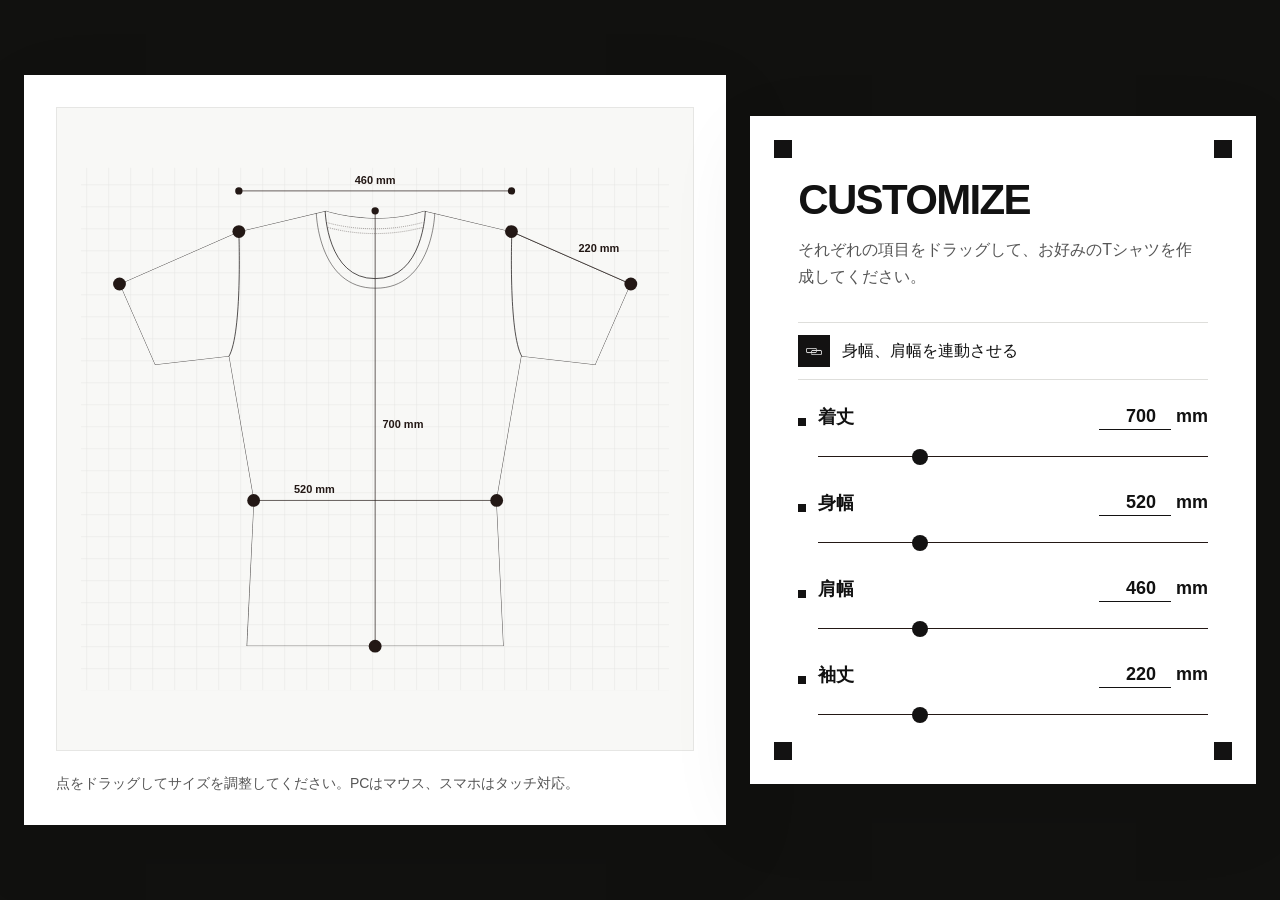
==== t.html @ 0e72d3ca "Add files via upload" ====
<!DOCTYPE html>
<html lang="ja">
<head>
  <meta charset="UTF-8" />
  <meta name="viewport" content="width=device-width, initial-scale=1.0" />
  <title>カスタマイズTシャツ</title>
<style>
:root {
  color-scheme: light;
  font-family: "Helvetica Neue World", "Helvetica Neue", "Hiragino Kaku Gothic Pro", "ヒラギノ角ゴ Pro W3", sans-serif;
  font-weight: 300;
  color: #131212;
  background: #f7f7f5;
  font-size: 16px;
}

* {
  box-sizing: border-box;
}

html, body {
  min-height: 100%;
  margin: 0;
  padding: 0;
}

body {
  background: #11110f;
  color: #121212;
}

.page-shell {
  max-width: 1440px;
  margin: 0 auto;
  min-height: 100vh;
  display: grid;
  grid-template-columns: minmax(0, 1fr) minmax(280px, 0.72fr);
  gap: 24px;
  padding: 24px;
  align-items: center;
}

.preview-panel,
.controls-panel {
  background: #ffffff;
  border-radius: 0;
  padding: 32px;
  box-shadow: 0 28px 80px rgba(0, 0, 0, 0.08);
}

.controls-panel {
  padding: 60px clamp(24px, 4vw, 48px);
}

.preview-wrapper {
  display: grid;
  gap: 24px;
}

.preview-label {
  font-size: 22px;
  letter-spacing: 0.08em;
  font-weight: 700;
}

.shirt-frame {
  position: relative;
  padding: 24px;
  background: #f8f8f6;
  border: 1px solid rgba(18, 18, 18, 0.08);
  border-radius: 0;
}

.shirt-svg {
  width: 100%;
  height: min(66vh, 620px);
  display: block;
  max-width: 600px;
  margin: 0 auto;
  touch-action: none;
}

.shirt-frame {
  user-select: none;
}

.control-item {
  display: grid;
  gap: 16px;
  position: relative;
  padding-left: 20px;
}

.control-item::before {
  content: "";
  position: absolute;
  left: 0;
  top: 14px;
  width: 8px;
  height: 8px;
  background: #131212;
}

.control-track {
  height: 8px;
  background: transparent;
  position: relative;
  overflow: hidden;
}

.control-dot {
  position: absolute;
  top: 50%;
  width: 16px;
  height: 16px;
  border-radius: 50%;
  background: #131212;
  transform: translate(-50%, -50%);
}

.hint-text {
  font-size: 14px;
  color: #555;
}

.controls-panel {
  position: relative;
  overflow: hidden;
}

.corner {
  position: absolute;
  width: 18px;
  height: 18px;
  background: #131212;
}

.corner-top-left {
  top: 24px;
  left: 24px;
}

.corner-top-right {
  top: 24px;
  right: 24px;
}

.corner-bottom-left {
  bottom: 24px;
  left: 24px;
}

.corner-bottom-right {
  bottom: 24px;
  right: 24px;
}

.controls-header {
  max-width: 400px;
  margin-bottom: 32px;
}

.controls-header h1 {
  margin: 0 0 12px;
  font-size: 42px;
  letter-spacing: -0.04em;
}

.controls-header p {
  margin: 0;
  color: #555;
  line-height: 1.7;
}

.control-list {
  display: grid;
  gap: 24px;
}

.control-item {
  display: grid;
  gap: 16px;
}

.control-meta {
  display: flex;
  justify-content: space-between;
  align-items: center;
  gap: 16px;
}

.control-meta span {
  font-size: 18px;
  font-weight: 700;
}

.control-meta strong {
  color: #111;
  font-size: 18px;
}

.control-meta label {
  font-size: 18px;
  font-weight: 700;
}

.control-value {
  width: 72px;
  border: 0;
  border-bottom: 1px solid #131212;
  border-radius: 0;
  padding: 2px 0;
  background: transparent;
  color: #111;
  font: inherit;
  font-weight: 800;
  text-align: right;
}

.control-value:focus-visible {
  outline: 2px solid #131212;
  outline-offset: 3px;
}

.control-track {
  height: 20px;
  position: relative;
}

.control-range {
  appearance: none;
  width: 100%;
  height: 20px;
  margin: 0;
  background: transparent;
  cursor: pointer;
}

.control-range::-webkit-slider-runnable-track {
  height: 1px;
  background: #231815;
}

.control-range::-webkit-slider-thumb {
  appearance: none;
  width: 16px;
  height: 16px;
  margin-top: -7px;
  border: 0;
  border-radius: 50%;
  background: #131212;
}

.control-range::-moz-range-track {
  height: 1px;
  background: #231815;
}

.control-range::-moz-range-thumb {
  width: 16px;
  height: 16px;
  border: 0;
  border-radius: 50%;
  background: #131212;
}

.link-control {
  display: flex;
  align-items: center;
  justify-content: flex-start;
  gap: 12px;
  padding: 12px 0;
  border-top: 1px solid #dededb;
  border-bottom: 1px solid #dededb;
  font-weight: 700;
}

.link-control span {
  font-weight: 300;
}

.link-button {
  width: 32px;
  height: 32px;
  border: 1px solid #131212;
  border-radius: 0;
  padding: 7px;
  background: #fff;
  cursor: pointer;
  display: grid;
  place-items: center;
}

.link-button img {
  width: 100%;
  height: 100%;
  display: block;
  object-fit: contain;
}

.link-button[aria-pressed="true"] {
  background: #131212;
}

.link-button[aria-pressed="true"] img {
  filter: invert(1);
}

.link-button:focus-visible {
  outline: 2px solid #131212;
  outline-offset: 3px;
}

.handle {
  cursor: grab;
  vector-effect: non-scaling-stroke;
}

.measure-label {
  font-family: "Helvetica Neue", Arial, sans-serif;
  font-size: 12px;
  letter-spacing: 0;
  font-weight: 600;
}

.handle:active {
  cursor: grabbing;
}

@media (hover: none) and (pointer: coarse) {
  .page-shell {
    grid-template-columns: 1fr;
    padding: 24px;
  }

  .controls-panel {
    padding: 60px 32px;
  }
}

@media (hover: none) and (pointer: coarse) and (max-width: 640px) {
  .page-shell {
    gap: 24px;
    padding: 24px 16px;
  }

  .controls-header h1 {
    font-size: 32px;
  }

  .control-meta span,
  .control-meta strong {
    font-size: 16px;
  }

  .page-shell {
    padding: 20px 12px;
  }
}

</style>
</head>
<body>
  <main class="page-shell">
    <section class="preview-panel">
      <div class="preview-wrapper">
        <div class="shirt-frame" aria-label="Tシャツプレビュー">
          <svg class="shirt-svg" viewBox="0 150 595.28 570" role="img" aria-labelledby="shirtTitle">
            <title id="shirtTitle">Tシャツのカスタマイズプレビュー</title>
            <defs>
              <pattern id="gridPattern" width="24" height="24" patternUnits="userSpaceOnUse">
                <path d="M 24 0 L 0 0 0 24" fill="none" stroke="#e4e4e1" stroke-width="1" />
              </pattern>
              <clipPath id="shirt-clip">
                <path id="shirt-clip-path" d="M344.74,196.94l95.28,22.62,130.24,57.24-38.73,88.43-80.54-9.25-27.11,156.97,7.63,159.04H151.07s7.63-159.04,7.63-159.04l-27.11-156.97-80.54,9.25-38.73-88.43,130.24-57.24,95.28-22.62s53.57,17.81,106.89,0Z" />
              </clipPath>
            </defs>
            <rect id="grid-background" x="0" y="150" width="595.28" height="570" fill="url(#gridPattern)" />
            <g class="shirt-lines" clip-path="url(#shirt-clip)">
              <path id="shirt-path" d="M344.74,196.94l95.28,22.62,130.24,57.24-38.73,88.43-80.54-9.25-27.11,156.97,7.63,159.04H151.07s7.63-159.04,7.63-159.04l-27.11-156.97-80.54,9.25-38.73-88.43,130.24-57.24,95.28-22.62s53.57,17.81,106.89,0Z" fill="none" stroke="#070001" stroke-width="0.75" stroke-miterlimit="10" />
              <path id="shirt-neck-left" d="M236.74,196.94s1.89,74.36,54.64,73.96" fill="none" stroke="#070001" stroke-width="0.75" stroke-miterlimit="10" />
              <path id="shirt-neck-right" d="M346.03,196.94s-1.89,74.36-54.64,73.96" fill="none" stroke="#070001" stroke-width="0.75" stroke-miterlimit="10" />
              <path id="shirt-neck-inner-left" d="M227.06,199.47s2.23,82.33,64.65,81.89" fill="none" stroke="#070001" stroke-width="0.5" stroke-miterlimit="10" />
              <path id="shirt-neck-inner-right" d="M356.37,199.47s-2.23,82.33-64.65,81.89" fill="none" stroke="#070001" stroke-width="0.5" stroke-miterlimit="10" />
              <path id="shirt-stitch-top" d="M238,209.48s.19.06.57.18M239.51,209.94c8.48,2.49,51.56,13.64,103.35-.18M343.36,209.63c.19-.05.39-.1.58-.16" fill="none" stroke="#231815" stroke-width="0.75" stroke-dasharray="1.19 .99" stroke-miterlimit="10" opacity=".5" />
              <path id="shirt-stitch-bottom" d="M238.74,214.7s.19.06.57.18M240.26,215.16c8.48,2.49,51.56,13.64,103.35-.18M344.1,214.85c.19-.05.39-.1.58-.16" fill="none" stroke="#231815" stroke-width="0.75" stroke-dasharray="1.19 .99" stroke-miterlimit="10" opacity=".5" />
              <path id="shirt-sleeve-seam-left" d="M142.56,219.56s4.07,110.78-10.97,136.41" fill="none" stroke="#070001" stroke-width="0.75" stroke-miterlimit="10" />
              <path id="shirt-sleeve-seam-right" d="M440.45,219.56s-4.07,110.78,10.97,136.41" fill="none" stroke="#070001" stroke-width="0.75" stroke-miterlimit="10" />
            </g>
            <g id="handles" class="handles">
              <circle class="handle" id="handle-shoulder-left" r="7" fill="#231815" data-handle="shoulder-left" />
              <circle class="handle" id="handle-shoulder-right" r="7" fill="#231815" data-handle="shoulder-right" />
              <circle class="handle" id="handle-sleeve-left" r="7" fill="#231815" data-handle="sleeve-left" />
              <circle class="handle" id="handle-sleeve-right" r="7" fill="#231815" data-handle="sleeve-right" />
              <circle class="handle" id="handle-body-left" r="7" fill="#231815" data-handle="body-left" />
              <circle class="handle" id="handle-body-right" r="7" fill="#231815" data-handle="body-right" />
              <circle class="handle" id="handle-hem" r="7" fill="#231815" data-handle="hem" />
            </g>
            <g class="measurements" fill="none" stroke="#231815" stroke-width="0.75" stroke-miterlimit="10" pointer-events="none">
              <line id="measure-shoulder-line" />
              <line id="measure-body-line" />
              <line id="measure-length-line" />
              <line id="measure-sleeve-line" />
              <g id="measure-points" fill="#231815" stroke="none">
                <circle id="measure-shoulder-start" r="4" /><circle id="measure-shoulder-end" r="4" />
                <circle id="measure-body-start" r="4" /><circle id="measure-body-end" r="4" />
                <circle id="measure-length-start" r="4" /><circle id="measure-length-end" r="4" />
                <circle id="measure-sleeve-start" r="4" /><circle id="measure-sleeve-end" r="4" />
              </g>
              <text id="measure-shoulder-label" class="measure-label" fill="#231815" stroke="none">460 mm</text>
              <text id="measure-body-label" class="measure-label" fill="#231815" stroke="none">520 mm</text>
              <text id="measure-length-label" class="measure-label" fill="#231815" stroke="none">700 mm</text>
              <text id="measure-sleeve-label" class="measure-label" fill="#231815" stroke="none">220 mm</text>
            </g>
          </svg>
        </div>
        <div class="hint-text">点をドラッグしてサイズを調整してください。PCはマウス、スマホはタッチ対応。</div>
      </div>
    </section>

    <aside class="controls-panel">
      <div class="corner corner-top-left"></div>
      <div class="corner corner-top-right"></div>
      <div class="corner corner-bottom-left"></div>
      <div class="corner corner-bottom-right"></div>

      <div class="controls-header">
        <h1>CUSTOMIZE</h1>
        <p>それぞれの項目をドラッグして、お好みのTシャツを作成してください。</p>
      </div>

      <div class="control-list">
        <div class="link-control">
          <button id="toggle-link" class="link-button" type="button" aria-pressed="true" aria-label="身幅と肩幅の連動を切り替える">
            <img src="[data-uri]" alt="" />
          </button>
          <span>身幅、肩幅を連動させる</span>
        </div>
        <div class="control-item" data-control="length">
          <div class="control-meta">
            <span>着丈</span>
            <label><input class="control-value" id="value-length" type="number" min="400" max="5000" step="10" value="700" aria-label="着丈" /> mm</label>
          </div>
          <div class="control-track">
            <input class="control-range" id="range-length" type="range" min="0" max="1000" step="1" value="250" aria-label="着丈スライダー" />
          </div>
        </div>

        <div class="control-item" data-control="body">
          <div class="control-meta">
            <span>身幅</span>
            <label><input class="control-value" id="value-body" type="number" min="300" max="5000" step="10" value="520" aria-label="身幅" /> mm</label>
          </div>
          <div class="control-track">
            <input class="control-range" id="range-body" type="range" min="0" max="1000" step="1" value="250" aria-label="身幅スライダー" />
          </div>
        </div>

        <div class="control-item" data-control="shoulder">
          <div class="control-meta">
            <span>肩幅</span>
            <label><input class="control-value" id="value-shoulder" type="number" min="340" max="5000" step="10" value="460" aria-label="肩幅" /> mm</label>
          </div>
          <div class="control-track">
            <input class="control-range" id="range-shoulder" type="range" min="0" max="1000" step="1" value="250" aria-label="肩幅スライダー" />
          </div>
        </div>

        <div class="control-item" data-control="sleeve">
          <div class="control-meta">
            <span>袖丈</span>
            <label><input class="control-value" id="value-sleeve" type="number" min="0" max="5000" step="10" value="220" aria-label="袖丈" /> mm</label>
          </div>
          <div class="control-track">
            <input class="control-range" id="range-sleeve" type="range" min="0" max="1000" step="1" value="250" aria-label="袖丈スライダー" />
          </div>
        </div>
      </div>
    </aside>
  </main>
<script>
const state = {
  shoulder: 460,
  sleeve: 220,
  body: 520,
  length: 700,
  linked: true,
  min: { shoulder: 340, sleeve: 0, body: 300, length: 400 },
  max: { shoulder: 5000, sleeve: 5000, body: 5000, length: 5000 },
};

const svg = document.querySelector('.shirt-svg');
const grid = document.getElementById('grid-background');
const pathEl = document.getElementById('shirt-path');
const clipPathEl = document.getElementById('shirt-clip-path');
const paths = {
  neckLeft: document.getElementById('shirt-neck-left'),
  neckRight: document.getElementById('shirt-neck-right'),
  neckInnerLeft: document.getElementById('shirt-neck-inner-left'),
  neckInnerRight: document.getElementById('shirt-neck-inner-right'),
  stitchTop: document.getElementById('shirt-stitch-top'),
  stitchBottom: document.getElementById('shirt-stitch-bottom'),
  sleeveSeamLeft: document.getElementById('shirt-sleeve-seam-left'),
  sleeveSeamRight: document.getElementById('shirt-sleeve-seam-right'),
};
const values = Object.fromEntries(['shoulder', 'sleeve', 'body', 'length'].map((key) => [key, document.getElementById(`value-${key}`)]));
const ranges = Object.fromEntries(['shoulder', 'sleeve', 'body', 'length'].map((key) => [key, document.getElementById(`range-${key}`)]));
const handles = {
  shoulderLeft: document.getElementById('handle-shoulder-left'),
  shoulderRight: document.getElementById('handle-shoulder-right'),
  sleeveLeft: document.getElementById('handle-sleeve-left'),
  sleeveRight: document.getElementById('handle-sleeve-right'),
  bodyLeft: document.getElementById('handle-body-left'),
  bodyRight: document.getElementById('handle-body-right'),
  hem: document.getElementById('handle-hem'),
};
const measurements = {
  shoulderLine: document.getElementById('measure-shoulder-line'),
  bodyLine: document.getElementById('measure-body-line'),
  lengthLine: document.getElementById('measure-length-line'),
  sleeveLine: document.getElementById('measure-sleeve-line'),
  shoulderLabel: document.getElementById('measure-shoulder-label'),
  bodyLabel: document.getElementById('measure-body-label'),
  lengthLabel: document.getElementById('measure-length-label'),
  sleeveLabel: document.getElementById('measure-sleeve-label'),
  shoulderStart: document.getElementById('measure-shoulder-start'),
  shoulderEnd: document.getElementById('measure-shoulder-end'),
  bodyStart: document.getElementById('measure-body-start'),
  bodyEnd: document.getElementById('measure-body-end'),
  lengthStart: document.getElementById('measure-length-start'),
  lengthEnd: document.getElementById('measure-length-end'),
  sleeveStart: document.getElementById('measure-sleeve-start'),
  sleeveEnd: document.getElementById('measure-sleeve-end'),
};
const linkButton = document.getElementById('toggle-link');
const sourcePath = 'M344.74,196.94l95.28,22.62,130.24,57.24-38.73,88.43-80.54-9.25-27.11,156.97,7.63,159.04H151.07s7.63-159.04,7.63-159.04l-27.11-156.97-80.54,9.25-38.73-88.43,130.24-57.24,95.28-22.62s53.57,17.81,106.89,0Z';
const baseSize = { length: 700, body: 520, shoulder: 460, sleeve: 220 };
const collar = { left: 227.06, right: 356.37 };
const geometryScale = { shoulder: 0.323, body: 0.255, sleeveY: 0.32 * 0.22, hemY: (671.99 - 196.94) / 700 };
const sliderMain = { length: 800, body: 600, shoulder: 600, sleeve: 300 };
const negativeShare = 0.25;
const mainShare = 2 / 3;
const mainEnd = negativeShare + mainShare;

let activeHandle = null;
let pointerId = null;
let startPoint = null;
let dragStartValues = null;

function clamp(value, min, max) {
  return Math.min(Math.max(value, min), max);
}

function roundStep(value) {
  return Math.round(value / 10) * 10;
}

function sliderToValue(key, position) {
  const ratio = Number(position) / 1000;
  const main = sliderMain[key];
  if (ratio <= negativeShare) {
    return roundStep(state.min[key] + (baseSize[key] - state.min[key]) * (ratio / negativeShare));
  }
  if (ratio <= mainEnd) {
    return roundStep(baseSize[key] + ((ratio - negativeShare) / mainShare) * main);
  }
  const tailRatio = (ratio - mainEnd) / (1 - mainEnd);
  return roundStep(baseSize[key] + main + (state.max[key] - baseSize[key] - main) * tailRatio * tailRatio);
}

function valueToSlider(key, value) {
  const main = sliderMain[key];
  if (value <= baseSize[key]) {
    return Math.round(((value - state.min[key]) / (baseSize[key] - state.min[key])) * negativeShare * 1000);
  }
  if (value <= baseSize[key] + main) {
    return Math.round((negativeShare + ((value - baseSize[key]) / main) * mainShare) * 1000);
  }
  const tailRatio = Math.sqrt((value - baseSize[key] - main) / (state.max[key] - baseSize[key] - main));
  return Math.round((mainEnd + (1 - mainEnd) * tailRatio) * 1000);
}

function getGeometry() {
  const shoulderOffset = (state.shoulder - 460) * 0.323;
  const sleeveOffset = (state.sleeve - 220) * 0.32;
  const bodyOffset = (state.body - 520) * 0.255;
  const lengthRatio = state.length / 700;
  const xLeftShoulder = 142.56 - shoulderOffset;
  const xRightShoulder = 440.02 + shoulderOffset;
  const xLeftBody = 158.7 - bodyOffset;
  const xRightBody = 423.88 + bodyOffset;
  const xLeftHem = 151.07 - bodyOffset;
  const xRightHem = 431.51 + bodyOffset;
  const yBody = 196.94 + (512.95 - 196.94) * lengthRatio;
  const yHem = 196.94 + (671.99 - 196.94) * lengthRatio;
  const hasSleeve = state.sleeve > 0;
  // 肩幅の変化には袖全体を同量追従させ、袖丈の相対長を保つ。
  const leftSleeveTop = hasSleeve ? { x: 12.32 - shoulderOffset - sleeveOffset, y: 276.8 + sleeveOffset * 0.22 } : { x: xLeftBody, y: yBody };
  const rightSleeveTop = hasSleeve ? { x: 570.26 + shoulderOffset + sleeveOffset, y: 276.8 + sleeveOffset * 0.22 } : { x: xRightBody, y: yBody };
  const leftCuff = hasSleeve ? { x: 51.05 - shoulderOffset - sleeveOffset, y: 365.23 + sleeveOffset * 0.22 } : { x: xLeftBody, y: yBody };
  const rightCuff = hasSleeve ? { x: 531.53 + shoulderOffset + sleeveOffset, y: 365.23 + sleeveOffset * 0.22 } : { x: xRightBody, y: yBody };
  return { shoulderOffset, xLeftShoulder, xRightShoulder, xLeftBody, xRightBody, xLeftHem, xRightHem, yBody, yHem, leftSleeveTop, rightSleeveTop, leftCuff, rightCuff, hasSleeve };
}

function getLengthMinimum() {
  const cuffBottom = 365.23 + (state.sleeve - baseSize.sleeve) * geometryScale.sleeveY;
  const lengthForCuffClearance = ((cuffBottom + 14 - 196.94) / (512.95 - 196.94)) * baseSize.length;
  return Math.ceil(Math.max(state.min.length, lengthForCuffClearance) / 10) * 10;
}

function enforceGarmentBounds() {
  // The shoulder seam must always remain wider than the fixed double collar.
  const minimumShoulder = Math.ceil(Math.max(
    state.min.shoulder,
    baseSize.shoulder + ((collar.right - collar.left + 28 - (440.02 - 142.56)) / (2 * geometryScale.shoulder)),
  ) / 10) * 10;
  state.shoulder = clamp(state.shoulder, minimumShoulder, state.max.shoulder);
  state.sleeve = clamp(state.sleeve, state.min.sleeve, state.max.sleeve);
  state.body = clamp(state.body, Math.max(state.min.body, state.shoulder * 0.72), state.max.body);
  state.length = clamp(state.length, getLengthMinimum(), state.max.length);
}

function updateValues() {
  Object.keys(values).forEach((key) => {
    values[key].value = state[key];
    ranges[key].value = valueToSlider(key, state[key]);
  });
}

function setPathGeometry(g) {
  const isSourceSize = state.shoulder === 460 && state.sleeve === 220 && state.body === 520 && state.length === 700;
  // 襟、二重線、ステッチは支給SVGの形状を保つ。寸法変化の対象にしない。
  paths.neckLeft.setAttribute('d', 'M236.74,196.94s1.89,74.36,54.64,73.96');
  paths.neckRight.setAttribute('d', 'M346.03,196.94s-1.89,74.36-54.64,73.96');
  paths.neckInnerLeft.setAttribute('d', 'M227.06,199.47s2.23,82.33,64.65,81.89');
  paths.neckInnerRight.setAttribute('d', 'M356.37,199.47s-2.23,82.33-64.65,81.89');
  paths.stitchTop.setAttribute('d', 'M238,209.48s.19.06.57.18M239.51,209.94c8.48,2.49,51.56,13.64,103.35-.18M343.36,209.63c.19-.05.39-.1.58-.16');
  paths.stitchBottom.setAttribute('d', 'M238.74,214.7s.19.06.57.18M240.26,215.16c8.48,2.49,51.56,13.64,103.35-.18M344.1,214.85c.19-.05.39-.1.58-.16');
  if (isSourceSize) {
    pathEl.setAttribute('d', sourcePath);
    clipPathEl.setAttribute('d', sourcePath);
    paths.sleeveSeamLeft.setAttribute('d', 'M142.56,219.56s4.07,110.78-10.97,136.41');
    paths.sleeveSeamRight.setAttribute('d', 'M440.45,219.56s-4.07,110.78,10.97,136.41');
    return;
  }

  const outerPath = g.hasSleeve
    ? `M 344.74 196.94 L ${g.xRightShoulder} 219.56 L ${g.rightSleeveTop.x} ${g.rightSleeveTop.y} L ${g.rightCuff.x} ${g.rightCuff.y} L ${g.xRightBody + 27.11} 355.98 L ${g.xRightBody} ${g.yBody} L ${g.xRightHem} ${g.yHem} H ${g.xLeftHem} L ${g.xLeftBody} ${g.yBody} L ${g.xLeftBody - 27.11} 355.98 L ${g.leftCuff.x} ${g.leftCuff.y} L ${g.leftSleeveTop.x} ${g.leftSleeveTop.y} L ${g.xLeftShoulder} 219.56 L 237.84 196.94 Q 291.41 214.75 344.74 196.94 Z`
    : `M 344.74 196.94 L ${g.xRightShoulder} 219.56 L ${g.xRightBody} ${g.yBody} L ${g.xRightHem} ${g.yHem} H ${g.xLeftHem} L ${g.xLeftBody} ${g.yBody} L ${g.xLeftShoulder} 219.56 L 237.84 196.94 Q 291.41 214.75 344.74 196.94 Z`;
  pathEl.setAttribute('d', outerPath);
  clipPathEl.setAttribute('d', outerPath);
  paths.sleeveSeamLeft.setAttribute('d', g.hasSleeve ? `M ${g.xLeftShoulder} 219.56 C ${g.xLeftShoulder + 4.07} 290 ${g.xLeftBody - 27.11} 335 ${g.xLeftBody - 27.11} 355.98` : '');
  paths.sleeveSeamRight.setAttribute('d', g.hasSleeve ? `M ${g.xRightShoulder} 219.56 C ${g.xRightShoulder - 4.07} 290 ${g.xRightBody + 27.11} 335 ${g.xRightBody + 27.11} 355.98` : '');
}

function getHandlePositions(g) {
  return {
    shoulderLeft: { x: g.xLeftShoulder, y: 219.56 },
    shoulderRight: { x: g.xRightShoulder, y: 219.56 },
    sleeveLeft: g.leftSleeveTop,
    sleeveRight: g.rightSleeveTop,
    bodyLeft: { x: g.xLeftBody, y: g.yBody },
    bodyRight: { x: g.xRightBody, y: g.yBody },
    hem: { x: (g.xLeftHem + g.xRightHem) / 2, y: g.yHem },
  };
}

function setHandlePositions(positions) {
  Object.entries(positions).forEach(([key, point]) => {
    handles[key].setAttribute('cx', point.x);
    handles[key].setAttribute('cy', point.y);
  });
}

function setLine(line, x1, y1, x2, y2) {
  line.setAttribute('x1', x1);
  line.setAttribute('y1', y1);
  line.setAttribute('x2', x2);
  line.setAttribute('y2', y2);
}

function setPoint(point, x, y) {
  point.setAttribute('cx', x);
  point.setAttribute('cy', y);
}

function setLabel(label, text, x, y, anchor = 'start') {
  label.textContent = text;
  label.setAttribute('x', x);
  label.setAttribute('y', y);
  label.setAttribute('text-anchor', anchor);
}

function updateMeasurements(g) {
  const shoulderY = 175.2;
  const sleeveMidX = (g.xRightShoulder + g.rightSleeveTop.x) / 2;
  const sleeveMidY = (219.56 + g.rightSleeveTop.y) / 2;
  const lengthX = (g.xLeftBody + g.xRightBody) / 2;
  const bodyLabelX = g.xLeftBody + (g.xRightBody - g.xLeftBody) * 0.25;

  setLine(measurements.shoulderLine, g.xLeftShoulder, shoulderY, g.xRightShoulder, shoulderY);
  setLine(measurements.bodyLine, g.xLeftBody, g.yBody, g.xRightBody, g.yBody);
  setLine(measurements.lengthLine, lengthX, 196.94, lengthX, g.yHem);
  setLine(measurements.sleeveLine, g.hasSleeve ? g.xRightShoulder : g.xLeftBody, g.hasSleeve ? 219.56 : g.yBody, g.hasSleeve ? g.rightSleeveTop.x : g.xRightBody, g.hasSleeve ? g.rightSleeveTop.y : g.yBody);

  setPoint(measurements.shoulderStart, g.xLeftShoulder, shoulderY);
  setPoint(measurements.shoulderEnd, g.xRightShoulder, shoulderY);
  setPoint(measurements.bodyStart, g.xLeftBody, g.yBody);
  setPoint(measurements.bodyEnd, g.xRightBody, g.yBody);
  setPoint(measurements.lengthStart, lengthX, 196.94);
  setPoint(measurements.lengthEnd, lengthX, g.yHem);
  setPoint(measurements.sleeveStart, g.hasSleeve ? g.xRightShoulder : g.xLeftBody, g.hasSleeve ? 219.56 : g.yBody);
  setPoint(measurements.sleeveEnd, g.hasSleeve ? g.rightSleeveTop.x : g.xRightBody, g.hasSleeve ? g.rightSleeveTop.y : g.yBody);

  setLabel(measurements.shoulderLabel, `${state.shoulder} mm`, (g.xLeftShoulder + g.xRightShoulder) / 2, shoulderY - 8, 'middle');
  setLabel(measurements.bodyLabel, `${state.body} mm`, bodyLabelX, g.yBody - 8, 'middle');
  setLabel(measurements.lengthLabel, `${state.length} mm`, lengthX + 8, (196.94 + g.yHem) / 2, 'start');
  setLabel(measurements.sleeveLabel, `${state.sleeve} mm`, g.hasSleeve ? sleeveMidX + 8 : g.xRightBody - 8, g.hasSleeve ? sleeveMidY - 6 : g.yBody + 16, g.hasSleeve ? 'start' : 'end');
}

function fitSvg(g) {
  const minX = Math.min(g.leftSleeveTop.x, g.leftCuff.x, g.xLeftHem, g.xLeftShoulder) - 42;
  const maxX = Math.max(g.rightSleeveTop.x, g.rightCuff.x, g.xRightHem, g.xRightShoulder) + 42;
  const minY = 150;
  const maxY = Math.max(720, g.yHem + 42);
  svg.setAttribute('viewBox', `${minX} ${minY} ${maxX - minX} ${maxY - minY}`);
  grid.setAttribute('x', minX);
  grid.setAttribute('y', minY);
  grid.setAttribute('width', maxX - minX);
  grid.setAttribute('height', maxY - minY);
}

function updateUI() {
  enforceGarmentBounds();
  const geometry = getGeometry();
  updateValues();
  setPathGeometry(geometry);
  // ドラッグ中にviewBoxを変えると、操作点がポインタからずれて見えるため固定する。
  if (!activeHandle) {
    fitSvg(geometry);
  }
  setHandlePositions(getHandlePositions(geometry));
  updateMeasurements(geometry);
}

function setDimension(key, value) {
  const nextValue = roundStep(clamp(value, state.min[key], state.max[key]));
  const previousValue = state[key];
  state[key] = nextValue;
  if (state.linked && (key === 'body' || key === 'shoulder')) {
    const pairedKey = key === 'body' ? 'shoulder' : 'body';
    state[pairedKey] = roundStep(clamp(state[pairedKey] + nextValue - previousValue, state.min[pairedKey], state.max[pairedKey]));
  }
  enforceGarmentBounds();
  updateUI();
}

function getSvgPoint(event) {
  const matrix = svg.getScreenCTM();
  if (!matrix) return { x: event.clientX, y: event.clientY };
  const point = new DOMPoint(event.clientX, event.clientY).matrixTransform(matrix.inverse());
  return { x: point.x, y: point.y };
}

function handlePointerDown(event) {
  if (event.pointerType !== 'mouse' && event.pointerType !== 'touch') return;
  const target = event.target.closest('.handle');
  if (!target) return;
  event.preventDefault();
  try {
    svg.setPointerCapture(event.pointerId);
  } catch (error) {
    // Pointer Captureがない環境ではSVGイベントを追跡する。
  }
  activeHandle = target.dataset.handle;
  pointerId = event.pointerId;
  startPoint = getSvgPoint(event);
  dragStartValues = { shoulder: state.shoulder, sleeve: state.sleeve, body: state.body, length: state.length };
}

function handlePointerMove(event) {
  if (!activeHandle || event.pointerId !== pointerId) return;
  event.preventDefault();
  const point = getSvgPoint(event);
  const dx = point.x - startPoint.x;
  const dy = point.y - startPoint.y;
  if (activeHandle === 'shoulder-left' || activeHandle === 'shoulder-right') {
    setDimension('shoulder', dragStartValues.shoulder + (activeHandle === 'shoulder-left' ? -dx : dx) / geometryScale.shoulder);
  } else if (activeHandle === 'sleeve-left' || activeHandle === 'sleeve-right') {
    setDimension('sleeve', dragStartValues.sleeve + dy / geometryScale.sleeveY);
  } else if (activeHandle === 'body-left' || activeHandle === 'body-right') {
    setDimension('body', dragStartValues.body + (activeHandle === 'body-left' ? -dx : dx) / geometryScale.body);
  } else if (activeHandle === 'hem') {
    setDimension('length', dragStartValues.length + dy / geometryScale.hemY);
  }
}

function handlePointerUp(event) {
  if (event.pointerId !== pointerId) return;
  activeHandle = null;
  pointerId = null;
  startPoint = null;
  dragStartValues = null;
  updateUI();
}

svg.addEventListener('pointerdown', handlePointerDown);
svg.addEventListener('pointermove', handlePointerMove);
svg.addEventListener('pointerup', handlePointerUp);
svg.addEventListener('pointercancel', handlePointerUp);
svg.addEventListener('lostpointercapture', handlePointerUp);

Object.keys(ranges).forEach((key) => {
  ranges[key].addEventListener('input', () => setDimension(key, sliderToValue(key, ranges[key].value)));
  values[key].addEventListener('change', () => setDimension(key, Number(values[key].value)));
});

linkButton.addEventListener('click', () => {
  state.linked = !state.linked;
  linkButton.setAttribute('aria-pressed', String(state.linked));
});

updateUI();
</script>
</body>
</html>
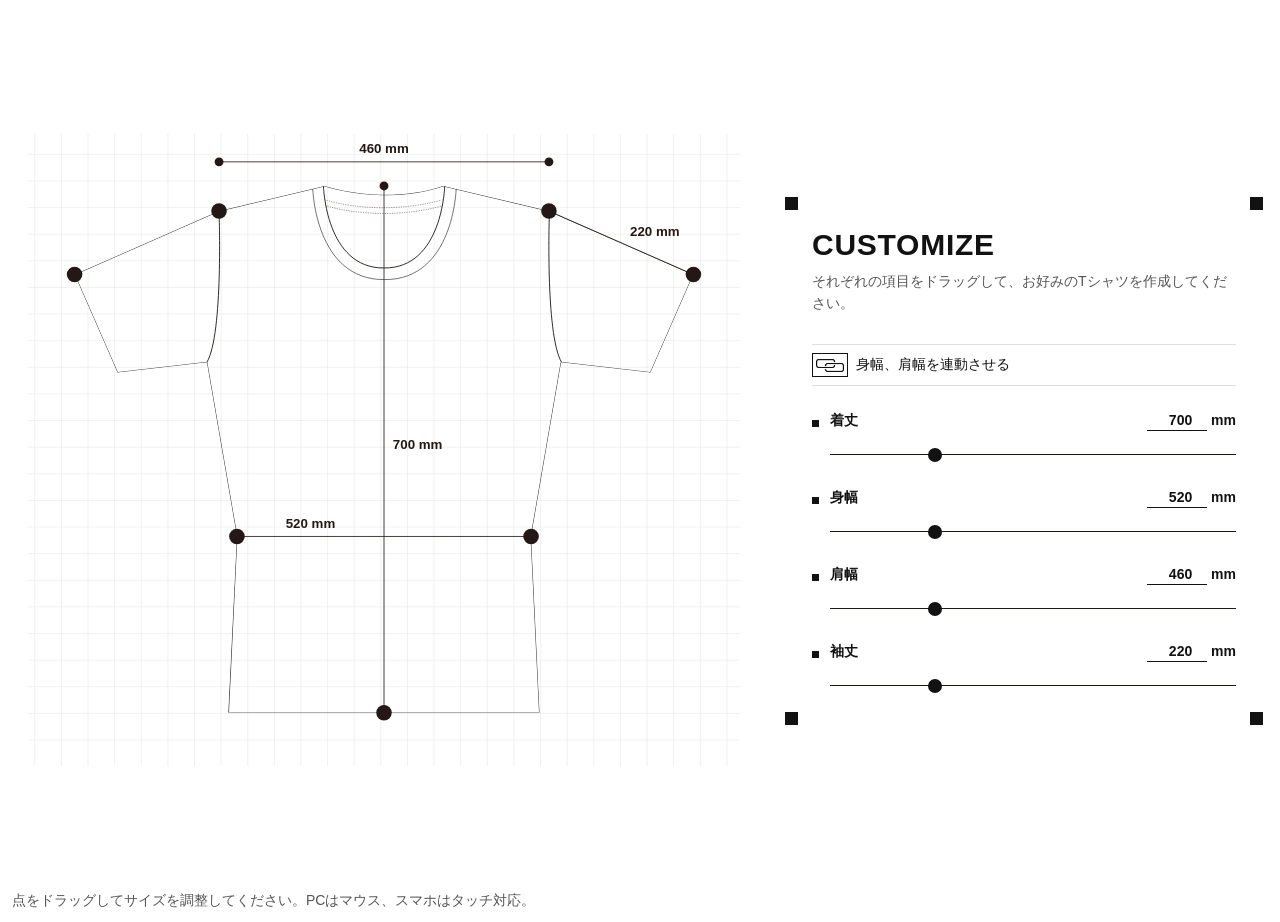
==== commit ddcd21ea: "Add files via upload" ====
--- a/t.html
+++ b/t.html
@@ -10,10 +10,173 @@
   font-family: "Helvetica Neue World", "Helvetica Neue", "Hiragino Kaku Gothic Pro", "ヒラギノ角ゴ Pro W3", sans-serif;
   font-weight: 300;
   color: #131212;
-  background: #f7f7f5;
+  background: #ffffff;
   font-size: 16px;
 }
 
+</style>
+<style>
+* { box-sizing: border-box; }
+html, body { min-height: 100%; margin: 0; padding: 0; background: #fff; color: #121212; }
+.page-shell { display: grid; grid-template-columns: minmax(0, 1fr) minmax(220px, 0.5fr); gap: 0; max-width: 1440px; min-height: 100vh; margin: 0 auto; padding: 24px; align-items: center; background: #fff; }
+.preview-panel, .controls-panel { min-width: 0; background: #fff; border-radius: 0; box-shadow: none; }.preview-panel { padding: 32px; }.controls-panel { position: relative; overflow: hidden; padding: 42px clamp(18px, 2.8vw, 34px); }.preview-wrapper { display: grid; gap: 24px; }.shirt-frame { position: relative; padding: 24px; background: #fff; border: 0; user-select: none; }.shirt-svg { display: block; width: 100%; height: min(66vh, 620px); max-width: 600px; margin: 0 auto; touch-action: none; }.hint-text { font-size: 14px; color: #555; }
+.tshirt-corner { position: absolute !important; z-index: 2 !important; display: block !important; width: 13px !important; height: 13px !important; background: #131212 !important; }.tshirt-corner-top-left { top: 17px !important; left: 17px !important; }.tshirt-corner-top-right { top: 17px !important; right: 17px !important; }.tshirt-corner-bottom-left { bottom: 17px !important; left: 17px !important; }.tshirt-corner-bottom-right { right: 17px !important; bottom: 17px !important; }
+.controls-header { max-width: 280px; margin-bottom: 22px; }.controls-header h1 { margin: 0 0 8px; font-size: 29px; font-weight: 700; letter-spacing: 0; }.controls-header p { margin: 0; font-size: 11px; color: #555; line-height: 1.6; }.control-list { display: grid; gap: 17px; }.control-item { position: relative; display: grid; gap: 11px; padding-left: 14px; }.control-item::before { position: absolute; top: 10px; left: 0; width: 6px; height: 6px; background: #131212; content: ""; }.control-meta { display: flex; align-items: center; justify-content: space-between; gap: 11px; }.control-meta span, .control-meta label { font-size: 13px; font-weight: 700; }.control-value { width: 52px; padding: 2px 0; border: 0; border-bottom: 1px solid #131212; border-radius: 0; background: transparent; color: #111; font: inherit; font-weight: 800; text-align: right; }.control-value:focus-visible, .link-button:focus-visible { outline: 2px solid #131212; outline-offset: 3px; }.control-track, .control-range { height: 14px; }.control-range { width: 100%; margin: 0; appearance: none; background: transparent; cursor: pointer; }.control-range::-webkit-slider-runnable-track, .control-range::-moz-range-track { height: 1px; background: #231815; }.control-range::-webkit-slider-thumb { width: 12px; height: 12px; margin-top: -5px; appearance: none; border: 0; border-radius: 50%; background: #131212; }.control-range::-moz-range-thumb { width: 12px; height: 12px; border: 0; border-radius: 50%; background: #131212; }
+.link-control { display: flex; align-items: center; gap: 8px; padding: 8px 0; border-top: 1px solid #dededb; border-bottom: 1px solid #dededb; }.link-control span { font-size: 13px; font-weight: 300; }.link-button { display: grid; width: 24px; height: 24px; padding: 5px; border: 1px solid #131212; border-radius: 0; background: #fff; cursor: pointer; place-items: center; }.link-button img { display: block; width: 100%; height: 100%; object-fit: contain; }.link-button[aria-pressed="true"] { background: #131212; }.link-button[aria-pressed="true"] img { filter: invert(1); }.handle { cursor: grab; vector-effect: non-scaling-stroke; }.handle:active { cursor: grabbing; }.measure-label { font-family: "Helvetica Neue World", "Helvetica Neue", sans-serif; font-size: 12px; font-weight: 600; letter-spacing: 0; }
+@media (hover: none) and (pointer: coarse) { .page-shell { grid-template-columns: 1fr; grid-template-rows: minmax(0, 57svh) auto; min-height: 100svh; gap: 8px; padding: 8px 12px; align-items: stretch; }.preview-panel { padding: 0; }.preview-wrapper, .shirt-frame { height: 100%; }.shirt-frame { padding: 0; }.shirt-svg { height: 100%; }.hint-text, .controls-header, .tshirt-corner { display: none !important; }.controls-panel { padding: 10px 12px; }.control-list { grid-template-columns: repeat(2, minmax(0, 1fr)); column-gap: 18px; row-gap: 10px; }.link-control { grid-column: 1 / -1; padding: 2px 0; }.control-item { gap: 6px; padding-left: 12px; }.control-item::before { top: 9px; width: 6px; height: 6px; }.control-meta { gap: 6px; }.control-meta span, .control-meta label { font-size: 14px; }.control-value { width: 58px; }.control-track, .control-range { height: 16px; } }
+@media (hover: none) and (pointer: coarse) and (max-width: 640px) { .page-shell { grid-template-rows: minmax(0, 56svh) auto; } }
+</style>
+<style>
+html, body, .page-shell, .preview-panel, .controls-panel, .shirt-frame {
+  background: #fff !important;
+}
+
+.link-button {
+  width: 36px;
+  height: 24px;
+  padding: 0;
+  background: #fff !important;
+}
+
+.link-button img,
+.link-button[aria-pressed="true"] img {
+  width: 28px;
+  height: auto;
+  filter: none;
+}
+
+.link-button[aria-pressed="false"] {
+  opacity: .35;
+}
+</style>
+<style>
+@media (hover: hover) and (pointer: fine) {
+  .page-shell {
+    grid-template-columns: minmax(0, 3fr) minmax(0, 2fr);
+    width: 100%;
+    max-width: none;
+    min-height: 100vh;
+    padding: 0;
+  }
+
+  .preview-panel {
+    padding: 12px;
+  }
+
+  .preview-wrapper {
+    gap: 4px;
+  }
+
+  .shirt-frame {
+    height: calc(100vh - 24px);
+    padding: 16px;
+  }
+
+  .shirt-svg {
+    width: 100%;
+    height: 100%;
+    max-width: none;
+    margin-left: auto;
+    margin-right: auto;
+  }
+
+  .controls-panel {
+    padding: 48px 44px;
+  }
+
+  .controls-header {
+    margin-bottom: 30px;
+  }
+
+  .controls-header,
+  .control-list {
+    width: 100%;
+    max-width: none;
+    margin-left: auto;
+    margin-right: auto;
+  }
+
+  .tshirt-corner-bottom-left,
+  .tshirt-corner-bottom-right {
+    bottom: 6px;
+  }
+
+  .controls-header h1 {
+    font-size: 30px;
+  }
+
+  .controls-header p,
+  .control-meta span,
+  .control-meta label,
+  .link-control span {
+    font-size: 14px;
+  }
+
+  .control-list {
+    gap: 24px;
+  }
+
+  .control-item {
+    gap: 14px;
+    padding-left: 18px;
+  }
+
+  .control-item::before {
+    top: 10px;
+    width: 7px;
+    height: 7px;
+  }
+
+  .control-value {
+    width: 60px;
+  }
+
+  .control-track,
+  .control-range {
+    height: 18px;
+  }
+
+  .control-range::-webkit-slider-thumb {
+    width: 14px;
+    height: 14px;
+    margin-top: -6px;
+  }
+
+  .control-range::-moz-range-thumb {
+    width: 14px;
+    height: 14px;
+  }
+
+  .link-button {
+    width: 36px;
+    height: 24px;
+  }
+
+  .link-button img,
+  .link-button[aria-pressed="true"] img {
+    width: 28px;
+  }
+}
+
+.control-range::-webkit-slider-runnable-track {
+  height: 1px;
+  background: #231815;
+}
+
+.control-range::-moz-range-track {
+  height: 1px;
+  background: #231815;
+}
+
+.control-range {
+  background: linear-gradient(#231815, #231815) center / 100% 1px no-repeat;
+}
+
+.controls-header h1 {
+  letter-spacing: .025em;
+}
+</style>
+<!--
 * {
   box-sizing: border-box;
 }
@@ -25,7 +188,7 @@
 }
 
 body {
-  background: #11110f;
+  background: #ffffff;
   color: #121212;
 }
 
@@ -36,74 +199,75 @@
   display: grid;
   grid-template-columns: minmax(0, 1fr) minmax(280px, 0.72fr);
   gap: 24px;
-  padding: 24px;
-  align-items: center;
+  grid-template-columns: minmax(0, 1fr) minmax(220px, 0.5fr);
+  gap: 0;
 }
 
 .preview-panel,
 .controls-panel {
-  background: #ffffff;
+  padding: 42px clamp(18px, 2.8vw, 34px);
   border-radius: 0;
-  padding: 32px;
-  box-shadow: 0 28px 80px rgba(0, 0, 0, 0.08);
-}
-
-.controls-panel {
+  width: 13px;
+  height: 13px;
+}
+  top: 17px;
+  left: 17px;
   padding: 60px clamp(24px, 4vw, 48px);
-}
-
+  top: 17px;
+  right: 17px;
 .preview-wrapper {
-  display: grid;
-  gap: 24px;
-}
-
-.preview-label {
+  bottom: 17px;
+  left: 17px;
+}
+  bottom: 17px;
+  right: 17px;
   font-size: 22px;
   letter-spacing: 0.08em;
-  font-weight: 700;
-}
-
-.shirt-frame {
+  margin-bottom: 22px;
+}
+
+  font-size: 29px;
   position: relative;
   padding: 24px;
-  background: #f8f8f6;
-  border: 1px solid rgba(18, 18, 18, 0.08);
-  border-radius: 0;
-}
-
-.shirt-svg {
+  font-size: 11px;
+  background: #ffffff;
+  border: 0;
+  gap: 17px;
+}
+
+  gap: 11px;
   width: 100%;
-  height: min(66vh, 620px);
+  padding-left: 14px;
   display: block;
-  max-width: 600px;
-  margin: 0 auto;
-  touch-action: none;
-}
-
+  top: 10px;
+  width: 6px;
+  height: 6px;
+}
+  gap: 11px;
 .shirt-frame {
-  user-select: none;
-}
-
+  font-size: 13px;
+}
+  font-size: 13px;
 .control-item {
-  display: grid;
+  width: 52px;
   gap: 16px;
-  position: relative;
+  height: 14px;
   padding-left: 20px;
-}
-
-.control-item::before {
-  content: "";
-  position: absolute;
+  height: 14px;
+
+  width: 12px;
+  height: 12px;
+  margin-top: -5px;
   left: 0;
-  top: 14px;
-  width: 8px;
+  width: 12px;
+  height: 12px;
   height: 8px;
-  background: #131212;
-}
-
-.control-track {
-  height: 8px;
-  background: transparent;
+  gap: 8px;
+  padding: 8px 0;
+
+  width: 24px;
+  height: 24px;
+  padding: 5px;
   position: relative;
   overflow: hidden;
 }
@@ -330,35 +494,89 @@
 @media (hover: none) and (pointer: coarse) {
   .page-shell {
     grid-template-columns: 1fr;
-    padding: 24px;
+    grid-template-rows: minmax(0, 57svh) auto;
+    min-height: 100svh;
+    gap: 8px;
+    padding: 8px 12px;
+    align-items: stretch;
+  }
+
+  .preview-panel {
+    padding: 0;
+  }
+
+  .preview-wrapper,
+  .shirt-frame {
+    height: 100%;
+  }
+
+  .shirt-frame {
+    padding: 0;
+  }
+
+  .shirt-svg {
+    height: 100%;
+  }
+
+  .hint-text,
+  .controls-header,
+  .corner {
+    display: none;
   }
 
   .controls-panel {
-    padding: 60px 32px;
+    padding: 10px 12px;
+  }
+
+  .control-list {
+    grid-template-columns: repeat(2, minmax(0, 1fr));
+    column-gap: 18px;
+    row-gap: 10px;
+  }
+
+  .link-control {
+    grid-column: 1 / -1;
+    padding: 2px 0;
+  }
+
+  .control-item {
+    gap: 6px;
+    padding-left: 12px;
+  }
+
+  .control-item::before {
+    top: 9px;
+    width: 6px;
+    height: 6px;
+  }
+
+  .control-meta {
+    gap: 6px;
+  }
+
+  .control-meta span,
+  .control-meta label {
+    font-size: 14px;
+  }
+
+  .control-value {
+    width: 58px;
+  }
+
+  .control-track,
+  .control-range {
+    height: 16px;
   }
 }
 
 @media (hover: none) and (pointer: coarse) and (max-width: 640px) {
   .page-shell {
-    gap: 24px;
-    padding: 24px 16px;
-  }
-
-  .controls-header h1 {
-    font-size: 32px;
-  }
-
-  .control-meta span,
-  .control-meta strong {
-    font-size: 16px;
-  }
-
-  .page-shell {
-    padding: 20px 12px;
-  }
-}
-
-</style>
+    grid-template-rows: minmax(0, 56svh) auto;
+  }
+}
+
+</head>
+-->
 </head>
 <body>
   <main class="page-shell">
@@ -419,10 +637,10 @@
     </section>
 
     <aside class="controls-panel">
-      <div class="corner corner-top-left"></div>
-      <div class="corner corner-top-right"></div>
-      <div class="corner corner-bottom-left"></div>
-      <div class="corner corner-bottom-right"></div>
+      <svg class="tshirt-corner tshirt-corner-top-left" viewBox="0 0 13 13" aria-hidden="true" style="position:absolute!important;display:block!important;z-index:20!important;width:13px!important;height:13px!important;background:#131212!important;fill:#131212!important"><rect width="13" height="13" fill="#131212" /></svg>
+      <svg class="tshirt-corner tshirt-corner-top-right" viewBox="0 0 13 13" aria-hidden="true" style="position:absolute!important;display:block!important;z-index:20!important;width:13px!important;height:13px!important;background:#131212!important;fill:#131212!important"><rect width="13" height="13" fill="#131212" /></svg>
+      <svg class="tshirt-corner tshirt-corner-bottom-left" viewBox="0 0 13 13" aria-hidden="true" style="position:absolute!important;display:block!important;z-index:20!important;width:13px!important;height:13px!important;background:#131212!important;fill:#131212!important"><rect width="13" height="13" fill="#131212" /></svg>
+      <svg class="tshirt-corner tshirt-corner-bottom-right" viewBox="0 0 13 13" aria-hidden="true" style="position:absolute!important;display:block!important;z-index:20!important;width:13px!important;height:13px!important;background:#131212!important;fill:#131212!important"><rect width="13" height="13" fill="#131212" /></svg>
 
       <div class="controls-header">
         <h1>CUSTOMIZE</h1>
@@ -735,10 +953,7 @@
   const geometry = getGeometry();
   updateValues();
   setPathGeometry(geometry);
-  // ドラッグ中にviewBoxを変えると、操作点がポインタからずれて見えるため固定する。
-  if (!activeHandle) {
-    fitSvg(geometry);
-  }
+  fitSvg(geometry);
   setHandlePositions(getHandlePositions(geometry));
   updateMeasurements(geometry);
 }
@@ -793,6 +1008,10 @@
   } else if (activeHandle === 'hem') {
     setDimension('length', dragStartValues.length + dy / geometryScale.hemY);
   }
+
+  // Re-anchor after the viewBox changes so the next movement uses the new SVG scale.
+  startPoint = getSvgPoint(event);
+  dragStartValues = { shoulder: state.shoulder, sleeve: state.sleeve, body: state.body, length: state.length };
 }
 
 function handlePointerUp(event) {
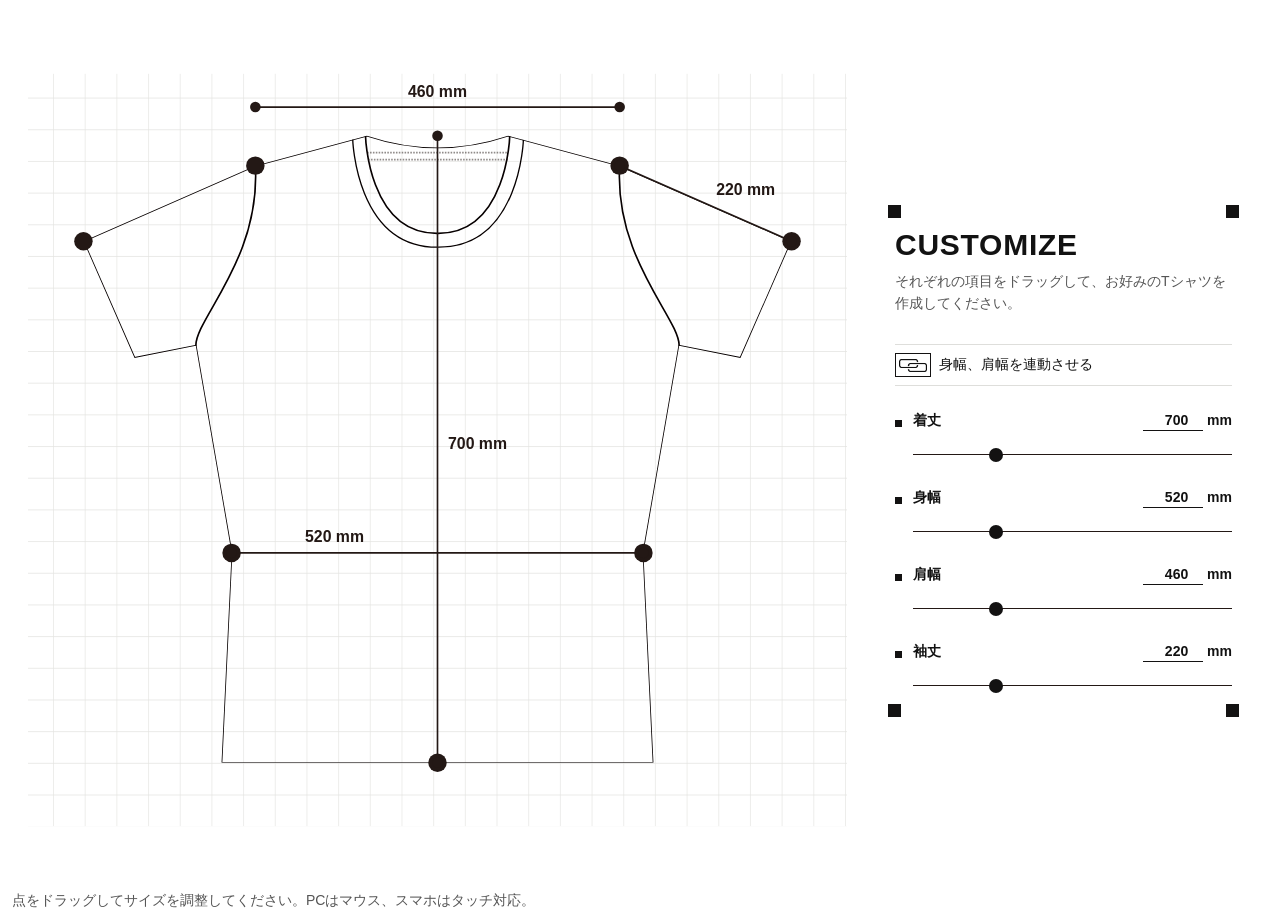
==== commit cfa4cab0: "Add files via upload" ====
--- a/t.html
+++ b/t.html
@@ -52,15 +52,16 @@
 <style>
 @media (hover: hover) and (pointer: fine) {
   .page-shell {
-    grid-template-columns: minmax(0, 3fr) minmax(0, 2fr);
+    grid-template-columns: minmax(0, 2.2fr) minmax(0, 1fr);
     width: 100%;
     max-width: none;
     min-height: 100vh;
-    padding: 0;
+    gap: 24px;
+    padding: 0 24px 0 0;
   }
 
   .preview-panel {
-    padding: 12px;
+    padding: 12px 0 12px 12px;
   }
 
   .preview-wrapper {
@@ -69,7 +70,7 @@
 
   .shirt-frame {
     height: calc(100vh - 24px);
-    padding: 16px;
+    padding: 16px 0 16px 16px;
   }
 
   .shirt-svg {
@@ -81,7 +82,7 @@
   }
 
   .controls-panel {
-    padding: 48px 44px;
+    padding: 40px 24px;
   }
 
   .controls-header {
@@ -595,15 +596,15 @@
             </defs>
             <rect id="grid-background" x="0" y="150" width="595.28" height="570" fill="url(#gridPattern)" />
             <g class="shirt-lines" clip-path="url(#shirt-clip)">
-              <path id="shirt-path" d="M344.74,196.94l95.28,22.62,130.24,57.24-38.73,88.43-80.54-9.25-27.11,156.97,7.63,159.04H151.07s7.63-159.04,7.63-159.04l-27.11-156.97-80.54,9.25-38.73-88.43,130.24-57.24,95.28-22.62s53.57,17.81,106.89,0Z" fill="none" stroke="#070001" stroke-width="0.75" stroke-miterlimit="10" />
-              <path id="shirt-neck-left" d="M236.74,196.94s1.89,74.36,54.64,73.96" fill="none" stroke="#070001" stroke-width="0.75" stroke-miterlimit="10" />
-              <path id="shirt-neck-right" d="M346.03,196.94s-1.89,74.36-54.64,73.96" fill="none" stroke="#070001" stroke-width="0.75" stroke-miterlimit="10" />
-              <path id="shirt-neck-inner-left" d="M227.06,199.47s2.23,82.33,64.65,81.89" fill="none" stroke="#070001" stroke-width="0.5" stroke-miterlimit="10" />
-              <path id="shirt-neck-inner-right" d="M356.37,199.47s-2.23,82.33-64.65,81.89" fill="none" stroke="#070001" stroke-width="0.5" stroke-miterlimit="10" />
-              <path id="shirt-stitch-top" d="M238,209.48s.19.06.57.18M239.51,209.94c8.48,2.49,51.56,13.64,103.35-.18M343.36,209.63c.19-.05.39-.1.58-.16" fill="none" stroke="#231815" stroke-width="0.75" stroke-dasharray="1.19 .99" stroke-miterlimit="10" opacity=".5" />
-              <path id="shirt-stitch-bottom" d="M238.74,214.7s.19.06.57.18M240.26,215.16c8.48,2.49,51.56,13.64,103.35-.18M344.1,214.85c.19-.05.39-.1.58-.16" fill="none" stroke="#231815" stroke-width="0.75" stroke-dasharray="1.19 .99" stroke-miterlimit="10" opacity=".5" />
-              <path id="shirt-sleeve-seam-left" d="M142.56,219.56s4.07,110.78-10.97,136.41" fill="none" stroke="#070001" stroke-width="0.75" stroke-miterlimit="10" />
-              <path id="shirt-sleeve-seam-right" d="M440.45,219.56s-4.07,110.78,10.97,136.41" fill="none" stroke="#070001" stroke-width="0.75" stroke-miterlimit="10" />
+              <path id="shirt-path" d="M344.74,196.94l95.28,22.62,130.24,57.24-38.73,88.43-80.54-9.25-27.11,156.97,7.63,159.04H151.07s7.63-159.04,7.63-159.04l-27.11-156.97-80.54,9.25-38.73-88.43,130.24-57.24,95.28-22.62s53.57,17.81,106.89,0Z" fill="none" stroke="#070001" stroke-width="1.25" stroke-miterlimit="10" />
+              <path id="shirt-neck-left" d="M236.74,196.94s1.89,74.36,54.64,73.96" fill="none" stroke="#070001" stroke-width="1.25" stroke-miterlimit="10" />
+              <path id="shirt-neck-right" d="M346.03,196.94s-1.89,74.36-54.64,73.96" fill="none" stroke="#070001" stroke-width="1.25" stroke-miterlimit="10" />
+              <path id="shirt-neck-inner-left" d="M227.06,199.47s2.23,82.33,64.65,81.89" fill="none" stroke="#070001" stroke-width="1" stroke-miterlimit="10" />
+              <path id="shirt-neck-inner-right" d="M356.37,199.47s-2.23,82.33-64.65,81.89" fill="none" stroke="#070001" stroke-width="1" stroke-miterlimit="10" />
+              <path id="shirt-stitch-top" d="M238,209.48s.19.06.57.18M239.51,209.94c8.48,2.49,51.56,13.64,103.35-.18M343.36,209.63c.19-.05.39-.1.58-.16" fill="none" stroke="#231815" stroke-width="1.25" stroke-dasharray="1.19 .99" stroke-miterlimit="10" opacity=".5" />
+              <path id="shirt-stitch-bottom" d="M238.74,214.7s.19.06.57.18M240.26,215.16c8.48,2.49,51.56,13.64,103.35-.18M344.1,214.85c.19-.05.39-.1.58-.16" fill="none" stroke="#231815" stroke-width="1.25" stroke-dasharray="1.19 .99" stroke-miterlimit="10" opacity=".5" />
+              <path id="shirt-sleeve-seam-left" d="M142.56,219.56s4.07,110.78-10.97,136.41" fill="none" stroke="#070001" stroke-width="1.25" stroke-miterlimit="10" />
+              <path id="shirt-sleeve-seam-right" d="M440.45,219.56s4.07,110.78,10.97,136.41" fill="none" stroke="#070001" stroke-width="1.25" stroke-miterlimit="10" />
             </g>
             <g id="handles" class="handles">
               <circle class="handle" id="handle-shoulder-left" r="7" fill="#231815" data-handle="shoulder-left" />
@@ -614,7 +615,7 @@
               <circle class="handle" id="handle-body-right" r="7" fill="#231815" data-handle="body-right" />
               <circle class="handle" id="handle-hem" r="7" fill="#231815" data-handle="hem" />
             </g>
-            <g class="measurements" fill="none" stroke="#231815" stroke-width="0.75" stroke-miterlimit="10" pointer-events="none">
+            <g class="measurements" fill="none" stroke="#231815" stroke-width="1.25" stroke-miterlimit="10" pointer-events="none">
               <line id="measure-shoulder-line" />
               <line id="measure-body-line" />
               <line id="measure-length-line" />
@@ -750,11 +751,22 @@
   sleeveStart: document.getElementById('measure-sleeve-start'),
   sleeveEnd: document.getElementById('measure-sleeve-end'),
 };
+const dynamicStrokeTargets = [
+  [pathEl, 1.25],
+  [paths.neckLeft, 1.25], [paths.neckRight, 1.25],
+  [paths.neckInnerLeft, 1], [paths.neckInnerRight, 1],
+  [paths.stitchTop, 1.25], [paths.stitchBottom, 1.25],
+  [paths.sleeveSeamLeft, 1.25], [paths.sleeveSeamRight, 1.25],
+  [document.querySelector('.measurements'), 1.25],
+];
 const linkButton = document.getElementById('toggle-link');
 const sourcePath = 'M344.74,196.94l95.28,22.62,130.24,57.24-38.73,88.43-80.54-9.25-27.11,156.97,7.63,159.04H151.07s7.63-159.04,7.63-159.04l-27.11-156.97-80.54,9.25-38.73-88.43,130.24-57.24,95.28-22.62s53.57,17.81,106.89,0Z';
 const baseSize = { length: 700, body: 520, shoulder: 460, sleeve: 220 };
+const linkedBodyOffset = baseSize.body - baseSize.shoulder;
 const collar = { left: 227.06, right: 356.37 };
-const geometryScale = { shoulder: 0.323, body: 0.255, sleeveY: 0.32 * 0.22, hemY: (671.99 - 196.94) / 700 };
+const dimensionVisualScale = 0.6;
+const garmentCenterX = 291.29;
+const geometryScale = { shoulder: dimensionVisualScale / 2, body: dimensionVisualScale / 2, sleeveY: 0.32 * 0.22, hemY: (671.99 - 196.94) / 700 };
 const sliderMain = { length: 800, body: 600, shoulder: 600, sleeve: 300 };
 const negativeShare = 0.25;
 const mainShare = 2 / 3;
@@ -799,14 +811,19 @@
 }
 
 function getGeometry() {
-  const shoulderOffset = (state.shoulder - 460) * 0.323;
+  const xLeftShoulder = garmentCenterX - (state.shoulder * dimensionVisualScale) / 2;
+  const xRightShoulder = garmentCenterX + (state.shoulder * dimensionVisualScale) / 2;
+  const xLeftBody = garmentCenterX - (state.body * dimensionVisualScale) / 2;
+  const xRightBody = garmentCenterX + (state.body * dimensionVisualScale) / 2;
+  const shoulderOffset = 142.56 - xLeftShoulder;
   const sleeveOffset = (state.sleeve - 220) * 0.32;
-  const bodyOffset = (state.body - 520) * 0.255;
+  const bodyOffset = 158.7 - xLeftBody;
   const lengthRatio = state.length / 700;
-  const xLeftShoulder = 142.56 - shoulderOffset;
-  const xRightShoulder = 440.02 + shoulderOffset;
-  const xLeftBody = 158.7 - bodyOffset;
-  const xRightBody = 423.88 + bodyOffset;
+  const collarGap = 95.28;
+  const collarExpansion = Math.max(0, shoulderOffset);
+  const collarLeftOuter = 237.84 - collarExpansion;
+  const collarRightOuter = 344.74 + collarExpansion;
+  const collarScale = (collarRightOuter - collarLeftOuter) / (344.74 - 237.84);
   const xLeftHem = 151.07 - bodyOffset;
   const xRightHem = 431.51 + bodyOffset;
   const yBody = 196.94 + (512.95 - 196.94) * lengthRatio;
@@ -817,7 +834,7 @@
   const rightSleeveTop = hasSleeve ? { x: 570.26 + shoulderOffset + sleeveOffset, y: 276.8 + sleeveOffset * 0.22 } : { x: xRightBody, y: yBody };
   const leftCuff = hasSleeve ? { x: 51.05 - shoulderOffset - sleeveOffset, y: 365.23 + sleeveOffset * 0.22 } : { x: xLeftBody, y: yBody };
   const rightCuff = hasSleeve ? { x: 531.53 + shoulderOffset + sleeveOffset, y: 365.23 + sleeveOffset * 0.22 } : { x: xRightBody, y: yBody };
-  return { shoulderOffset, xLeftShoulder, xRightShoulder, xLeftBody, xRightBody, xLeftHem, xRightHem, yBody, yHem, leftSleeveTop, rightSleeveTop, leftCuff, rightCuff, hasSleeve };
+  return { shoulderOffset, xLeftShoulder, xRightShoulder, collarLeftOuter, collarRightOuter, collarScale, xLeftBody, xRightBody, xLeftHem, xRightHem, yBody, yHem, leftSleeveTop, rightSleeveTop, leftCuff, rightCuff, hasSleeve };
 }
 
 function getLengthMinimum() {
@@ -846,25 +863,20 @@
 }
 
 function setPathGeometry(g) {
-  const isSourceSize = state.shoulder === 460 && state.sleeve === 220 && state.body === 520 && state.length === 700;
-  // 襟、二重線、ステッチは支給SVGの形状を保つ。寸法変化の対象にしない。
-  paths.neckLeft.setAttribute('d', 'M236.74,196.94s1.89,74.36,54.64,73.96');
-  paths.neckRight.setAttribute('d', 'M346.03,196.94s-1.89,74.36-54.64,73.96');
-  paths.neckInnerLeft.setAttribute('d', 'M227.06,199.47s2.23,82.33,64.65,81.89');
-  paths.neckInnerRight.setAttribute('d', 'M356.37,199.47s-2.23,82.33-64.65,81.89');
-  paths.stitchTop.setAttribute('d', 'M238,209.48s.19.06.57.18M239.51,209.94c8.48,2.49,51.56,13.64,103.35-.18M343.36,209.63c.19-.05.39-.1.58-.16');
-  paths.stitchBottom.setAttribute('d', 'M238.74,214.7s.19.06.57.18M240.26,215.16c8.48,2.49,51.56,13.64,103.35-.18M344.1,214.85c.19-.05.39-.1.58-.16');
-  if (isSourceSize) {
-    pathEl.setAttribute('d', sourcePath);
-    clipPathEl.setAttribute('d', sourcePath);
-    paths.sleeveSeamLeft.setAttribute('d', 'M142.56,219.56s4.07,110.78-10.97,136.41');
-    paths.sleeveSeamRight.setAttribute('d', 'M440.45,219.56s-4.07,110.78,10.97,136.41');
-    return;
-  }
+  const collarOffset = g.collarRightOuter - 344.74;
+  const collarPaths = [paths.neckLeft, paths.neckRight, paths.neckInnerLeft, paths.neckInnerRight, paths.stitchTop, paths.stitchBottom];
+  collarPaths.forEach((path) => path.removeAttribute('transform'));
+
+  paths.neckLeft.setAttribute('d', `M ${236.74 - collarOffset} 196.94 s 1.89 74.36 54.64 73.96 H ${291.38 + collarOffset}`);
+  paths.neckRight.setAttribute('d', `M ${346.03 + collarOffset} 196.94 s -1.89 74.36 -54.64 73.96`);
+  paths.neckInnerLeft.setAttribute('d', `M ${227.06 - collarOffset} 199.47 s 2.23 82.33 64.65 81.89 H ${291.71 + collarOffset}`);
+  paths.neckInnerRight.setAttribute('d', `M ${356.37 + collarOffset} 199.47 s -2.23 82.33 -64.65 81.89`);
+  paths.stitchTop.setAttribute('d', `M ${238 - collarOffset} 209.75 H ${343.94 + collarOffset}`);
+  paths.stitchBottom.setAttribute('d', `M ${238.74 - collarOffset} 214.97 H ${344.68 + collarOffset}`);
 
   const outerPath = g.hasSleeve
-    ? `M 344.74 196.94 L ${g.xRightShoulder} 219.56 L ${g.rightSleeveTop.x} ${g.rightSleeveTop.y} L ${g.rightCuff.x} ${g.rightCuff.y} L ${g.xRightBody + 27.11} 355.98 L ${g.xRightBody} ${g.yBody} L ${g.xRightHem} ${g.yHem} H ${g.xLeftHem} L ${g.xLeftBody} ${g.yBody} L ${g.xLeftBody - 27.11} 355.98 L ${g.leftCuff.x} ${g.leftCuff.y} L ${g.leftSleeveTop.x} ${g.leftSleeveTop.y} L ${g.xLeftShoulder} 219.56 L 237.84 196.94 Q 291.41 214.75 344.74 196.94 Z`
-    : `M 344.74 196.94 L ${g.xRightShoulder} 219.56 L ${g.xRightBody} ${g.yBody} L ${g.xRightHem} ${g.yHem} H ${g.xLeftHem} L ${g.xLeftBody} ${g.yBody} L ${g.xLeftShoulder} 219.56 L 237.84 196.94 Q 291.41 214.75 344.74 196.94 Z`;
+    ? `M ${g.collarRightOuter} 196.94 L ${g.xRightShoulder} 219.56 L ${g.rightSleeveTop.x} ${g.rightSleeveTop.y} L ${g.rightCuff.x} ${g.rightCuff.y} L ${g.xRightBody + 27.11} 355.98 L ${g.xRightBody} ${g.yBody} L ${g.xRightHem} ${g.yHem} H ${g.xLeftHem} L ${g.xLeftBody} ${g.yBody} L ${g.xLeftBody - 27.11} 355.98 L ${g.leftCuff.x} ${g.leftCuff.y} L ${g.leftSleeveTop.x} ${g.leftSleeveTop.y} L ${g.xLeftShoulder} 219.56 L ${g.collarLeftOuter} 196.94 Q ${g.collarLeftOuter + 26.78} 205.84 ${g.collarLeftOuter + 53.45} 205.84 H ${g.collarRightOuter - 53.33} Q ${g.collarRightOuter - 26.66} 205.84 ${g.collarRightOuter} 196.94 Z`
+    : `M ${g.collarRightOuter} 196.94 L ${g.xRightShoulder} 219.56 L ${g.xRightBody} ${g.yBody} L ${g.xRightHem} ${g.yHem} H ${g.xLeftHem} L ${g.xLeftBody} ${g.yBody} L ${g.xLeftShoulder} 219.56 L ${g.collarLeftOuter} 196.94 Q ${g.collarLeftOuter + 26.78} 205.84 ${g.collarLeftOuter + 53.45} 205.84 H ${g.collarRightOuter - 53.33} Q ${g.collarRightOuter - 26.66} 205.84 ${g.collarRightOuter} 196.94 Z`;
   pathEl.setAttribute('d', outerPath);
   clipPathEl.setAttribute('d', outerPath);
   paths.sleeveSeamLeft.setAttribute('d', g.hasSleeve ? `M ${g.xLeftShoulder} 219.56 C ${g.xLeftShoulder + 4.07} 290 ${g.xLeftBody - 27.11} 335 ${g.xLeftBody - 27.11} 355.98` : '');
@@ -946,6 +958,13 @@
   grid.setAttribute('y', minY);
   grid.setAttribute('width', maxX - minX);
   grid.setAttribute('height', maxY - minY);
+  return { width: maxX - minX, height: maxY - minY };
+}
+
+function updateStrokeWidths(viewBox) {
+  const distanceRatio = Math.max(viewBox.width / 620.48, viewBox.height / 570);
+  const strokeScale = clamp(1 + (distanceRatio - 1) * 0.35, 1, 2.5);
+  dynamicStrokeTargets.forEach(([element, baseWidth]) => element.setAttribute('stroke-width', baseWidth * strokeScale));
 }
 
 function updateUI() {
@@ -953,20 +972,34 @@
   const geometry = getGeometry();
   updateValues();
   setPathGeometry(geometry);
-  fitSvg(geometry);
+  const viewBox = fitSvg(geometry);
+  updateStrokeWidths(viewBox);
   setHandlePositions(getHandlePositions(geometry));
   updateMeasurements(geometry);
 }
 
+function syncLinkedDimensions(changedKey) {
+  if (changedKey === 'body') {
+    state.body = roundStep(clamp(state.body, state.min.body, state.max.body));
+    state.shoulder = roundStep(clamp(state.body - linkedBodyOffset, state.min.shoulder, state.max.shoulder));
+    state.body = state.shoulder + linkedBodyOffset;
+    return;
+  }
+
+  state.shoulder = roundStep(clamp(state.shoulder, state.min.shoulder, state.max.shoulder - linkedBodyOffset));
+  state.body = state.shoulder + linkedBodyOffset;
+}
+
 function setDimension(key, value) {
   const nextValue = roundStep(clamp(value, state.min[key], state.max[key]));
-  const previousValue = state[key];
   state[key] = nextValue;
   if (state.linked && (key === 'body' || key === 'shoulder')) {
-    const pairedKey = key === 'body' ? 'shoulder' : 'body';
-    state[pairedKey] = roundStep(clamp(state[pairedKey] + nextValue - previousValue, state.min[pairedKey], state.max[pairedKey]));
+    syncLinkedDimensions(key);
   }
   enforceGarmentBounds();
+  if (state.linked && (key === 'body' || key === 'shoulder')) {
+    syncLinkedDimensions(key);
+  }
   updateUI();
 }
 
@@ -1037,6 +1070,12 @@
 linkButton.addEventListener('click', () => {
   state.linked = !state.linked;
   linkButton.setAttribute('aria-pressed', String(state.linked));
+  if (state.linked) {
+    syncLinkedDimensions('shoulder');
+    enforceGarmentBounds();
+    syncLinkedDimensions('shoulder');
+    updateUI();
+  }
 });
 
 updateUI();
